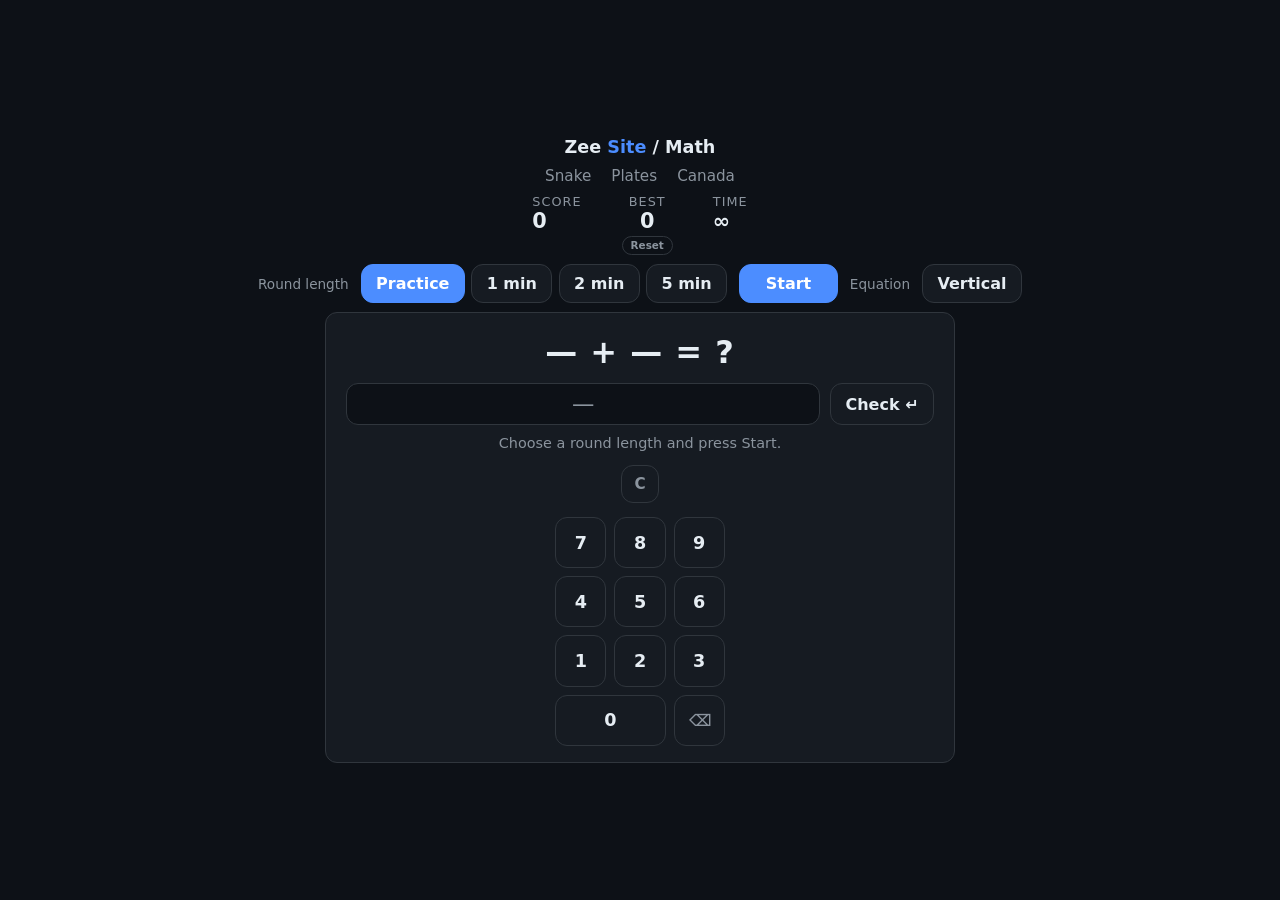
==== math.html @ f86486be "Track collected emojis and display grouped counts above equation" ====
<!DOCTYPE html>
<html lang="en">
<head>
  <meta charset="UTF-8" />
  <meta name="viewport" content="width=device-width, initial-scale=1.0" />
  <meta name="description" content="A timed addition and subtraction game with an on-screen numpad and high scores." />
  <title>Math — Zee Site</title>
  <style>
    :root {
      --bg: #0d1117;
      --surface: #161b22;
      --text: #e6edf3;
      --muted: #8b949e;
      --accent: #4c8dff;
      --border: #30363d;
      --good: #3fb950;
      --bad: #f85149;
      --tens: #58a6ff;
      --ones: #e3b341;
      --radius: 12px;
    }

    * { margin: 0; padding: 0; box-sizing: border-box; }
    [hidden] { display: none !important; }

    body {
      font-family: system-ui, -apple-system, "Segoe UI", sans-serif;
      background: var(--bg);
      color: var(--text);
      min-height: 100vh;
      display: flex;
      flex-direction: column;
      align-items: center;
      justify-content: center;
      gap: 0.9rem;
      padding: 1.5rem;
    }

    .brand { text-decoration: none; color: var(--text); font-weight: 700; font-size: 1.1rem; }
    .brand span { color: var(--accent); }
    .game-nav { display: flex; gap: 1.25rem; }
    .game-nav a { color: var(--muted); text-decoration: none; font-size: 0.95rem; }
    .game-nav a:hover { color: var(--text); }

    .hud {
      display: flex;
      gap: 2.5rem;
      font-variant-numeric: tabular-nums;
    }
    .hud .label { color: var(--muted); font-size: 0.8rem; text-transform: uppercase; letter-spacing: 0.08em; }
    .hud .value { font-size: 1.3rem; font-weight: 700; }
    .hud .best-cell { text-align: center; }
    .reset-best {
      display: block;
      margin: 0.15rem auto 0;
      padding: 0.15rem 0.5rem;
      font-size: 0.65rem;
      font-weight: 600;
      color: var(--muted);
      background: transparent;
      border: 1px solid var(--border);
      border-radius: 999px;
    }
    .reset-best:hover:not(:disabled) { color: var(--text); border-color: var(--accent); }

    .timebar { width: 100%; max-width: 420px; height: 4px; background: var(--border); border-radius: 999px; overflow: hidden; }
    .timebar-fill { height: 100%; width: 100%; background: var(--accent); transition: width 0.2s linear; }

    .setup {
      display: flex;
      align-items: center;
      gap: 0.75rem;
      flex-wrap: wrap;
      justify-content: center;
    }
    .setup-label { color: var(--muted); font-size: 0.85rem; }
    .presets { display: flex; gap: 0.4rem; }

    button {
      background: var(--surface);
      color: var(--text);
      border: 1px solid var(--border);
      padding: 0.55rem 0.9rem;
      border-radius: var(--radius);
      font: inherit;
      font-weight: 600;
      cursor: pointer;
    }
    button:hover:not(:disabled) { border-color: var(--accent); }
    button:disabled { opacity: 0.45; cursor: default; }
    button:focus-visible { outline: 2px solid var(--accent); outline-offset: 2px; }

    .preset.selected { background: var(--accent); border-color: var(--accent); color: #fff; }
    .primary { background: var(--accent); border-color: var(--accent); color: #fff; padding-inline: 1.6rem; }

    .board-wrap { position: relative; width: 100%; max-width: 420px; }
    .main-col { display: flex; flex-direction: column; gap: 0.9rem; min-width: 0; }
    .emoji-strip {
      display: flex;
      align-items: center;
      gap: 0.5rem;
      flex-wrap: wrap;
      padding: 0.4rem 0.6rem;
      background: var(--bg);
      border: 1px solid var(--border);
      border-radius: 8px;
      min-height: 2.2rem;
    }
    .emoji-strip .strip-title {
      color: var(--muted);
      font-size: 0.7rem;
      text-transform: uppercase;
      letter-spacing: 0.08em;
      margin-right: 0.25rem;
    }
    .emoji-strip .chips {
      display: flex;
      align-items: center;
      gap: 0.35rem;
      flex-wrap: wrap;
      flex: 1 1 auto;
    }
    .emoji-strip .chip {
      display: inline-flex;
      align-items: center;
      gap: 0.25rem;
      background: var(--surface);
      border: 1px solid var(--border);
      border-radius: 999px;
      padding: 0.15rem 0.5rem;
      font-size: 0.95rem;
      line-height: 1;
    }
    .emoji-strip .chip .n {
      color: var(--muted);
      font-size: 0.7rem;
      font-variant-numeric: tabular-nums;
    }
    .emoji-strip .strip-total {
      color: var(--muted);
      font-size: 0.8rem;
      font-variant-numeric: tabular-nums;
      margin-left: auto;
    }

    .game {
      background: var(--surface);
      border: 1px solid var(--border);
      border-radius: var(--radius);
      padding: 1.25rem;
      display: flex;
      flex-direction: column;
      gap: 0.9rem;
    }

    .question {
      text-align: center;
      font-size: 2.4rem;
      font-weight: 700;
      font-variant-numeric: tabular-nums;
      letter-spacing: 0.03em;
      padding: 0.4rem 0;
    }
    .question.vertical {
      display: flex;
      flex-direction: column;
      align-items: flex-end;
      width: max-content;
      margin-inline: auto;
      line-height: 1.1;
      padding: 0;
    }
    .question.vertical .v-row { padding-right: 0.35rem; }
    .question.vertical .v-rule { width: 100%; height: 2px; background: var(--text); margin: 0.15rem 0; }

    .answer-row { display: flex; gap: 0.6rem; }
    .answer {
      flex: 1;
      min-height: 3rem;
      display: flex;
      align-items: center;
      justify-content: center;
      background: var(--bg);
      border: 1px solid var(--border);
      border-radius: var(--radius);
      font-size: 1.6rem;
      font-weight: 700;
      font-variant-numeric: tabular-nums;
    }
    .answer.empty { color: var(--muted); font-weight: 400; }
    .check { min-width: 6.5rem; }

    .feedback { text-align: center; min-height: 1.3rem; font-size: 0.9rem; color: var(--muted); }
    .feedback.good { color: var(--good); }
    .feedback.bad { color: var(--bad); }

    .work {
      border-top: 1px solid var(--border);
      padding-top: 0.9rem;
      display: flex;
      flex-direction: column;
      gap: 0.75rem;
      text-align: left;
    }
    .work h3 {
      font-size: 0.75rem;
      text-transform: uppercase;
      letter-spacing: 0.08em;
      color: var(--accent);
      margin-bottom: 0.35rem;
    }
    .break-diagram { display: flex; flex-direction: column; gap: 0.75rem; }
    .break-equation {
      display: flex;
      align-items: flex-start;
      justify-content: center;
      gap: 0.6rem;
      flex-wrap: wrap;
    }
    .break-term { display: flex; flex-direction: column; align-items: center; min-width: 5.6rem; }
    .break-term .num { font-size: 1.4rem; font-weight: 700; font-variant-numeric: tabular-nums; line-height: 1.2; }
    .break-term .num.whole { color: var(--text); }
    .break-term .num.split { color: var(--accent); }
    .break-op { font-size: 1.3rem; color: var(--muted); padding-top: 0.1rem; }
    .break-result { font-size: 1.4rem; font-weight: 700; color: var(--good); padding-top: 0.1rem; font-variant-numeric: tabular-nums; }
    .bond {
      width: 100%;
      height: 16px;
      position: relative;
      margin-top: 2px;
    }
    .bond .stem { position: absolute; left: 50%; top: 0; width: 2px; height: 8px; background: var(--border); }
    .bond .bar { position: absolute; left: 24%; right: 24%; top: 8px; height: 2px; background: var(--border); }
    .bond .leg { position: absolute; top: 8px; width: 2px; height: 8px; background: var(--border); }
    .bond .leg.left { left: 24%; }
    .bond .leg.right { right: 24%; }
    .break-boxes { display: flex; gap: 0.45rem; width: 100%; }
    .break-box {
      flex: 1;
      min-width: 0;
      text-align: center;
      background: var(--bg);
      border: 2px solid var(--border);
      border-radius: 8px;
      padding: 0.3rem 0.15rem;
    }
    .break-box.tens { border-color: var(--tens); }
    .break-box.ones { border-color: var(--ones); }
    .break-box b { display: block; font-size: 1.15rem; font-variant-numeric: tabular-nums; }
    .break-box.tens b { color: var(--tens); }
    .break-box.ones b { color: var(--ones); }
    .break-box small { display: block; color: var(--muted); font-size: 0.55rem; letter-spacing: 0.08em; }
    .break-steps { display: flex; flex-direction: column; gap: 0.15rem; font-size: 0.95rem; font-variant-numeric: tabular-nums; }
    .break-steps .line { display: flex; gap: 0.5rem; align-items: baseline; color: var(--muted); }
    .break-steps .line .tag { min-width: 3.4rem; font-size: 0.6rem; text-transform: uppercase; letter-spacing: 0.08em; color: var(--muted); }
    .break-steps .line.tens-line .eq { color: var(--tens); }
    .break-steps .line.ones-line .eq { color: var(--ones); }
    .break-steps .line.final { color: var(--text); font-weight: 700; }
    .break-steps .line.final .eq { color: var(--good); }
    .break-steps .note { font-size: 0.8rem; color: var(--muted); padding-left: 3.9rem; }
    .nl-svg { display: block; width: 100%; height: auto; }
    .nl-base, .nl-tick { stroke: var(--border); stroke-width: 2; }
    .nl-tick { stroke-width: 1.5; }
    .nl-dot { fill: var(--bg); stroke: var(--accent); stroke-width: 2; }
    .nl-dot.end { fill: var(--accent); }
    .nl-label { fill: var(--muted); font-size: 11px; font-variant-numeric: tabular-nums; }
    .nl-label.end { fill: var(--accent); font-weight: 700; }
    .nl-arc { fill: none; stroke: var(--accent); stroke-width: 1.5; }
    .nl-arrow { fill: var(--border); }
    .nl-jump { fill: var(--text); font-size: 10px; text-anchor: middle; }
    .work-summary { color: var(--muted); font-size: 0.85rem; }
    .work .next { align-self: center; }

    .numpad {
      display: grid;
      grid-template-columns: repeat(3, 3.2rem);
      gap: 0.5rem;
      align-self: center;
    }
    .numpad button { height: 3.2rem; font-size: 1.1rem; }
    .numpad button.wide { grid-column: span 2; }
    .numpad .fn { color: var(--muted); font-size: 1rem; }
    .clear-btn {
      align-self: center;
      width: 2.4rem;
      height: 2.4rem;
      padding: 0;
      font-size: 0.95rem;
      color: var(--muted);
      margin-bottom: 0.25rem;
    }

    .overlay {
      position: absolute;
      inset: 0;
      display: flex;
      flex-direction: column;
      align-items: center;
      justify-content: center;
      gap: 0.75rem;
      background: color-mix(in srgb, var(--bg) 82%, transparent);
      border-radius: var(--radius);
      text-align: center;
      padding: 1rem;
    }
    .overlay h2 { font-size: 1.6rem; }
    .overlay p { color: var(--muted); }
    .overlay-actions { display: flex; gap: 0.6rem; flex-wrap: wrap; justify-content: center; }

    /* Desktop: two-column layout to avoid vertical scrolling on 1080p */
    @media (min-width: 900px) {
      body { padding: 0.75rem 1rem; gap: 0.6rem; }
      .timebar { max-width: 630px; }
      .board-wrap { max-width: 630px; }
      .game { flex-direction: row; align-items: flex-start; gap: 1.25rem; padding: 1rem 1.25rem; }
      .main-col { flex: 1 1 0; gap: 0.6rem; }
      .work {
        border-top: 1px solid var(--border);
        padding-top: 0.9rem;
        padding-left: 0;
      }
      .question { font-size: 2rem; padding: 0.2rem 0; }
      .answer { min-height: 2.6rem; font-size: 1.4rem; }
    }

  </style>
</head>
<body>
  <a class="brand" href="index.html">Zee<span> Site</span> / Math</a>
  <nav class="game-nav">
    <a href="snake.html">Snake</a>
    <a href="plates.html">Plates</a>
    <a href="plates-canada.html">Canada</a>
  </nav>

  <div class="hud">
    <div><div class="label">Score</div><div class="value" id="score">0</div></div>
    <div class="best-cell">
      <div class="label">Best</div>
      <div class="value" id="best">0</div>
      <button type="button" id="resetBestBtn" class="reset-best" title="Reset best score" aria-label="Reset best score">Reset</button>
    </div>
    <div><div class="label">Time</div><div class="value" id="time">60</div></div>
  </div>

  <div class="timebar" id="timebar" aria-hidden="true"><div class="timebar-fill" id="timeFill"></div></div>

  <div class="setup">
    <span class="setup-label">Round length</span>
    <div class="presets" id="presets" role="group" aria-label="Round length">
      <button type="button" class="preset selected" data-seconds="0" aria-pressed="true">Practice</button>
      <button type="button" class="preset" data-seconds="60" aria-pressed="false">1 min</button>
      <button type="button" class="preset" data-seconds="120" aria-pressed="false">2 min</button>
      <button type="button" class="preset" data-seconds="300" aria-pressed="false">5 min</button>
    </div>
    <button type="button" id="startBtn" class="primary">Start</button>
    <span class="setup-label">Equation</span>
    <button type="button" id="layoutBtn" class="preset" aria-pressed="false" aria-label="Show equations vertically">Vertical</button>
  </div>

  <div class="board-wrap">
    <section class="game" id="game" aria-label="Math game">
      <div class="main-col">
        <div class="emoji-strip" id="emojiStrip" hidden>
          <span class="strip-title">Collected</span>
          <span class="chips" id="emojiChips"></span>
          <span class="strip-total" id="emojiTotal">0</span>
        </div>
        <div class="question" id="question" aria-live="polite">&#8212; + &#8212; = ?</div>

        <div class="answer-row">
          <div class="answer empty" id="answer" aria-label="Your answer">&#8212;</div>
          <button type="button" id="checkBtn" class="check">Check &#8629;</button>
        </div>

        <p class="feedback" id="feedback" aria-live="polite">Choose a round length and press Start.</p>

        <button type="button" id="clearBtn" class="fn clear-btn" data-key="clear" aria-label="Clear answer">C</button>
        <div class="numpad" id="numpad">
          <button type="button" data-key="7" aria-label="Digit 7">7</button>
          <button type="button" data-key="8" aria-label="Digit 8">8</button>
          <button type="button" data-key="9" aria-label="Digit 9">9</button>
          <button type="button" data-key="4" aria-label="Digit 4">4</button>
          <button type="button" data-key="5" aria-label="Digit 5">5</button>
          <button type="button" data-key="6" aria-label="Digit 6">6</button>
          <button type="button" data-key="1" aria-label="Digit 1">1</button>
          <button type="button" data-key="2" aria-label="Digit 2">2</button>
          <button type="button" data-key="3" aria-label="Digit 3">3</button>
          <button type="button" data-key="0" class="wide" aria-label="Digit 0">0</button>
          <button type="button" class="fn" data-key="back" aria-label="Backspace">&#9003;</button>
        </div>

        <div class="work" id="work" hidden>
          <button type="button" id="nextBtn" class="primary next">Next question</button>
          <div>
            <h3>Break apart</h3>
            <div class="steps" id="workSteps"></div>
          </div>
          <div>
            <h3>Number line</h3>
            <div class="number-line" id="workLine"></div>
            <div class="work-summary" id="workSummary"></div>
          </div>
        </div>
      </div>
    </section>

    <div class="overlay" id="overlay" hidden>
      <h2 id="overlayTitle">Time's up!</h2>
      <p id="overlayText">Score: 0 &middot; Best: 0</p>
      <div class="overlay-actions">
        <button type="button" id="againBtn" class="primary">Play again</button>
        <button type="button" id="stopBtn">Stop</button>
      </div>
    </div>
  </div>


  <script>
    const scoreEl = document.getElementById('score');
    const bestEl = document.getElementById('best');
    const timeEl = document.getElementById('time');
    const timebarEl = document.getElementById('timebar');
    const timeFill = document.getElementById('timeFill');
    const presetsEl = document.getElementById('presets');
    const startBtn = document.getElementById('startBtn');
    const layoutBtn = document.getElementById('layoutBtn');
    const questionEl = document.getElementById('question');
    const answerEl = document.getElementById('answer');
    const checkBtn = document.getElementById('checkBtn');
    const feedbackEl = document.getElementById('feedback');
    const workEl = document.getElementById('work');
    const workStepsEl = document.getElementById('workSteps');
    const workLineEl = document.getElementById('workLine');
    const workSummaryEl = document.getElementById('workSummary');
    const emojiStripEl = document.getElementById('emojiStrip');
    const emojiChipsEl = document.getElementById('emojiChips');
    const emojiTotalEl = document.getElementById('emojiTotal');
    const nextBtn = document.getElementById('nextBtn');
    const numpadEl = document.getElementById('numpad');
    const clearBtn = document.getElementById('clearBtn');
    const overlay = document.getElementById('overlay');
    const overlayTitle = document.getElementById('overlayTitle');
    const overlayText = document.getElementById('overlayText');
    const againBtn = document.getElementById('againBtn');
    const stopBtn = document.getElementById('stopBtn');
    const resetBestBtn = document.getElementById('resetBestBtn');

    let best = 0;
    try {
      const stored = Number(localStorage.getItem('math-best') || 0);
      if (Number.isFinite(stored) && stored >= 0) best = stored;
    } catch (e) { /* storage unavailable */ }

    let roundSeconds = 0;
    let secondsLeft = 0;
    let score = 0;
    let running = false;
    let answer = '';
    let current = null;
    let lastKey = '';
    let deadline = 0;
    let timerId = null;
    let vertical = false;
    let showingWork = false;
    let collectedEmojis = {};
    let collectedTotal = 0;

    function updateHud() {
      scoreEl.textContent = score;
      bestEl.textContent = best;
      const untimed = roundSeconds === 0;
      timeEl.textContent = untimed ? '\u221E' : secondsLeft;
      timebarEl.hidden = untimed;
      if (!untimed) timeFill.style.width = (secondsLeft / roundSeconds * 100) + '%';
    }

    function selectPreset(seconds) {
      if (running) return;
      roundSeconds = seconds;
      secondsLeft = seconds;
      presetsEl.querySelectorAll('.preset').forEach((b) => {
        const on = Number(b.dataset.seconds) === seconds;
        b.classList.toggle('selected', on);
        b.setAttribute('aria-pressed', String(on));
      });
      updateHud();
    }

    function setFeedback(message, tone) {
      feedbackEl.textContent = message;
      feedbackEl.className = 'feedback' + (tone ? ' ' + tone : '');
    }

    function renderQuestion() {
      questionEl.classList.toggle('vertical', vertical && !!current);
      if (!current) {
        questionEl.textContent = '\u2014 + \u2014 = ?';
      } else if (vertical) {
        questionEl.innerHTML = '<span class="v-row">' + current.a + '</span>' +
          '<span class="v-row">' + current.op + ' ' + current.b + '</span>' +
          '<span class="v-rule"></span>' +
          '<span class="v-row">?</span>';
      } else {
        questionEl.textContent = current.a + ' ' + current.op + ' ' + current.b + ' = ?';
      }
    }

    function generateQuestion() {
      let q, key, tries = 0;
      do {
        const op = Math.random() < 0.5 ? '+' : '\u2212';
        let a = 10 + Math.floor(Math.random() * 90);
        let b;
        if (op === '+') {
          // Keep both operands two-digit and cap the sum at 109.
          b = 10 + Math.floor(Math.random() * (100 - a));
        } else {
          b = 10 + Math.floor(Math.random() * 90);
          if (a < b) { const t = a; a = b; b = t; }
        }
        q = { a: a, b: b, op: op, result: op === '+' ? a + b : a - b };
        key = a + op + b;
        tries++;
      } while (key === lastKey && tries < 10);
      lastKey = key;
      current = q;
      renderQuestion();
    }

    function clearAnswer() {
      answer = '';
      answerEl.textContent = '\u2014';
      answerEl.classList.add('empty');
    }

    function appendDigit(digit) {
      if (!running || showingWork || answer.length >= 3) return;
      answer += digit;
      answerEl.textContent = answer;
      answerEl.classList.remove('empty');
    }

    function backspace() {
      if (!running || showingWork) return;
      answer = answer.slice(0, -1);
      answerEl.textContent = answer || '\u2014';
      answerEl.classList.toggle('empty', answer === '');
    }

    function partsOf(n) {
      return { tens: Math.floor(n / 10) * 10, ones: n % 10 };
    }

    function workRow(text) {
      const row = document.createElement('div');
      row.className = 'line';
      row.textContent = text;
      return row;
    }

    function breakBoxes(parts) {
      const bond = document.createElement('div');
      bond.className = 'bond';
      ['stem', 'bar', 'leg left', 'leg right'].forEach((cls) => {
        const el = document.createElement('span');
        el.className = cls;
        bond.appendChild(el);
      });
      const boxes = document.createElement('div');
      boxes.className = 'break-boxes';
      [['tens', parts.tens, 'TENS'], ['ones', parts.ones, 'ONES']].forEach(([kind, value, label]) => {
        const box = document.createElement('div');
        box.className = 'break-box ' + kind;
        const b = document.createElement('b');
        b.textContent = value;
        const small = document.createElement('small');
        small.textContent = label;
        box.appendChild(b);
        box.appendChild(small);
        boxes.appendChild(box);
      });
      return [bond, boxes];
    }

    function breakTerm(number, parts) {
      const term = document.createElement('div');
      term.className = 'break-term';
      const num = document.createElement('span');
      num.className = 'num ' + (parts ? 'split' : 'whole');
      num.textContent = number;
      term.appendChild(num);
      if (parts) breakBoxes(parts).forEach((el) => term.appendChild(el));
      return term;
    }

    function breakStep(tag, text, cls) {
      const line = document.createElement('div');
      line.className = 'line' + (cls ? ' ' + cls : '');
      const tagEl = document.createElement('span');
      tagEl.className = 'tag';
      tagEl.textContent = tag;
      const eq = document.createElement('span');
      eq.className = 'eq';
      eq.textContent = text;
      line.appendChild(tagEl);
      line.appendChild(eq);
      return line;
    }

    function renderNumberLine(start, jumps, sign, end) {
      const ns = 'http://www.w3.org/2000/svg';
      const svg = document.createElementNS(ns, 'svg');
      svg.setAttribute('viewBox', '0 0 400 140');
      svg.setAttribute('class', 'nl-svg');
      svg.setAttribute('role', 'img');
      svg.setAttribute('aria-label', 'Open number line from ' + start + ' to ' + end);
      const add = (tag, attrs, text) => {
        const el = document.createElementNS(ns, tag);
        Object.entries(attrs).forEach(([k, v]) => el.setAttribute(k, String(v)));
        if (text !== undefined) el.textContent = text;
        svg.appendChild(el);
        return el;
      };

      const count = jumps.length;
      const pad = 36;
      const base = 100;
      const reverse = sign === '\u2212';
      const unit = count ? (400 - pad * 2) / count : 0;
      const widths = jumps.map((j) => j === 10 ? 1 : 0.5);
      const total = widths.reduce((sum, w) => sum + w, 0) * unit;
      const left = (400 - total) / 2;
      const xs = [reverse ? left + total : left];
      for (let i = 0; i < count; i++) {
        xs.push(xs[i] + (reverse ? -1 : 1) * widths[i] * unit);
      }
      const minX = Math.min.apply(null, xs);
      const maxX = Math.max.apply(null, xs);

      add('line', { x1: minX - 20, y1: base, x2: maxX + 12, y2: base, class: 'nl-base' });
      const tip = reverse ? minX - 18 : maxX + 18;
      const back = reverse ? minX - 9 : maxX + 9;
      add('polygon', {
        points: tip + ',' + base + ' ' + back + ',' + (base - 5) + ' ' + back + ',' + (base + 5),
        class: 'nl-arrow'
      });

      let value = start;
      for (let i = 0; i <= count; i++) {
        const x = xs[i];
        const last = i === count;
        add('line', { x1: x, y1: base - 6, x2: x, y2: base + 6, class: 'nl-tick' });
        add('circle', { cx: x, cy: base, r: 4, class: 'nl-dot' + (last ? ' end' : '') });
        add('text', { x: x, y: 124, class: 'nl-label' + (last ? ' end' : ''), 'text-anchor': 'middle' }, String(value));
        if (i < count) {
          const nx = xs[i + 1];
          const bigJump = jumps[i] === 10;
          const lift = bigJump ? (i % 2 === 0 ? 42 : 60) : (i % 2 === 0 ? 9 : 12);
          add('path', {
            d: 'M ' + x + ' ' + base + ' C ' + x + ' ' + (base - lift) + ', ' + nx + ' ' + (base - lift) + ', ' + nx + ' ' + base,
            class: 'nl-arc'
          });
          add('text', { x: (x + nx) / 2, y: base - lift + (bigJump ? 4 : -4), class: 'nl-jump' }, sign + jumps[i]);
          value += sign === '+' ? jumps[i] : -jumps[i];
        }
      }

      workLineEl.replaceChildren(svg);
    }

    function renderWork() {
      const { a, b, op, result } = current;
      const aParts = partsOf(a);
      const bParts = partsOf(b);
      const jumps = [];
      for (let t = 0; t < bParts.tens / 10; t++) jumps.push(10);
      for (let o = 0; o < bParts.ones; o++) jumps.push(1);
      const sign = op === '+' ? '+' : '\u2212';

      workStepsEl.className = 'break-diagram';
      workStepsEl.replaceChildren();

      const equation = document.createElement('div');
      equation.className = 'break-equation';
      equation.appendChild(breakTerm(a, op === '+' ? aParts : null));
      const opEl = document.createElement('span');
      opEl.className = 'break-op';
      opEl.textContent = sign;
      equation.appendChild(opEl);
      equation.appendChild(breakTerm(b, bParts));
      const equalsEl = document.createElement('span');
      equalsEl.className = 'break-op';
      equalsEl.textContent = '=';
      equation.appendChild(equalsEl);
      const resultEl = document.createElement('span');
      resultEl.className = 'break-result';
      resultEl.textContent = result;
      equation.appendChild(resultEl);
      workStepsEl.appendChild(equation);

      const steps = document.createElement('div');
      steps.className = 'break-steps';
      if (op === '+') {
        const tensSum = aParts.tens + bParts.tens;
        const onesSum = aParts.ones + bParts.ones;
        steps.appendChild(breakStep('Tens', aParts.tens + ' + ' + bParts.tens + ' = ' + tensSum, 'tens-line'));
        steps.appendChild(breakStep('Ones', aParts.ones + ' + ' + bParts.ones + ' = ' + onesSum, 'ones-line'));
        if (onesSum >= 10) {
          steps.appendChild(breakStep('Regroup', onesSum + ' = 10 + ' + (onesSum - 10), 'ones-line'));
          steps.appendChild(breakStep('Final', tensSum + ' + ' + onesSum + ' = ' + result, 'final'));
          const note = document.createElement('div');
          note.className = 'note';
          note.textContent = tensSum + ' + 10 = ' + (tensSum + 10) + ', then + ' + (onesSum - 10) + ' = ' + result;
          steps.appendChild(note);
        } else {
          steps.appendChild(breakStep('Final', tensSum + ' + ' + onesSum + ' = ' + result, 'final'));
        }
      } else {
        const middle = a - bParts.tens;
        steps.appendChild(breakStep('Break', b + ' = ' + bParts.tens + ' + ' + bParts.ones));
        steps.appendChild(breakStep('Tens', a + ' \u2212 ' + bParts.tens + ' = ' + middle, 'tens-line'));
        steps.appendChild(breakStep('Ones', middle + ' \u2212 ' + bParts.ones + ' = ' + result, 'final'));
      }
      workStepsEl.appendChild(steps);

      renderNumberLine(a, jumps, sign, result);
      workSummaryEl.textContent = a + ' ' + op + ' ' + b + ' = ' + result;
    }

    function setWorkVisible(visible) {
      showingWork = visible;
      workEl.hidden = !visible;
      checkBtn.disabled = visible;
      numpadEl.hidden = visible;
      clearBtn.hidden = visible;
      numpadEl.querySelectorAll('button').forEach((b) => { b.disabled = visible; });
      clearBtn.disabled = visible;
    }

    function showWork() {
      renderWork();
      setWorkVisible(true);
      nextBtn.focus();
    }

    function nextQuestion() {
      setWorkVisible(false);
      clearAnswer();
      generateQuestion();
      setFeedback('Go!');
    }

    // Fun emojis for the green "correct" message. Shark, dino and fireworks
    // are the priority picks, so they turn up more often than the rest.
    const priorityEmojis = ['🦈', '🦖', '🎆'];
    const funEmojis = ['🎉', '⭐', '🏆', '🚀', '💥', '🔥', '😎', '🥳', '✨', '💯', '🌟', '🍕', '🌈', '⚡'];

    function renderCollected() {
      if (collectedTotal === 0) {
        emojiStripEl.hidden = true;
        return;
      }
      emojiStripEl.hidden = false;
      emojiChipsEl.innerHTML = '';
      Object.keys(collectedEmojis).forEach((emo) => {
        const chip = document.createElement('span');
        chip.className = 'chip';
        chip.textContent = emo;
        const n = document.createElement('span');
        n.className = 'n';
        n.textContent = '\u00D7' + collectedEmojis[emo];
        chip.appendChild(n);
        emojiChipsEl.appendChild(chip);
      });
      emojiTotalEl.textContent = collectedTotal;
    }

    function correctMessage() {
      const pool = Math.random() < 0.6 ? priorityEmojis : funEmojis;
      const first = pool[Math.floor(Math.random() * pool.length)];
      collectedEmojis[first] = (collectedEmojis[first] || 0) + 1;
      collectedTotal++;
      let message = 'Correct! +1 point ' + first;
      if (Math.random() < 0.35) {
        const second = funEmojis[Math.floor(Math.random() * funEmojis.length)];
        message += ' ' + second;
        collectedEmojis[second] = (collectedEmojis[second] || 0) + 1;
        collectedTotal++;
      }
      renderCollected();
      return message;
    }

    function submit() {
      if (!running || showingWork || answer === '') return;
      if (Number(answer) === current.result) {
        score++;
        setFeedback(correctMessage(), 'good');
        updateHud();
      } else {
        setFeedback('Not quite — it was ' + current.result + '.', 'bad');
      }
      clearAnswer();
      if (roundSeconds === 0) showWork();
      else generateQuestion();
    }

    function start() {
      setWorkVisible(false);
      score = 0;
      collectedEmojis = {};
      collectedTotal = 0;
      renderCollected();
      secondsLeft = roundSeconds;
      running = true;
      clearAnswer();
      generateQuestion();
      setFeedback('Go!');
      overlay.hidden = true;
      presetsEl.querySelectorAll('button').forEach((b) => { b.disabled = true; });
      startBtn.disabled = false;
      startBtn.textContent = 'End round';
      updateHud();
      if (timerId) clearInterval(timerId);
      timerId = null;
      if (roundSeconds > 0) {
        deadline = performance.now() + roundSeconds * 1000;
        timerId = setInterval(tick, 200);
      }
    }

    function tick() {
      if (!running) return;
      const left = Math.max(0, Math.ceil((deadline - performance.now()) / 1000));
      if (left !== secondsLeft) { secondsLeft = left; updateHud(); }
      if (left === 0) endGame();
    }

    function endGame() {
      if (!running) return;
      const timedOut = roundSeconds > 0 && secondsLeft <= 0;
      running = false;
      if (timerId) clearInterval(timerId);
      timerId = null;
      secondsLeft = 0;
      setWorkVisible(false);
      clearAnswer();
      current = null;
      renderQuestion();

      if (score > best) {
        best = score;
        try { localStorage.setItem('math-best', String(best)); } catch (e) { /* storage unavailable */ }
        overlayTitle.textContent = 'New high score!';
      } else {
        overlayTitle.textContent = (roundSeconds > 0 && timedOut) ? "Time's up!" : 'Round over';
      }
      overlayText.textContent = 'Score: ' + score + ' · Best: ' + best;
      updateHud();
      overlay.hidden = false;
      presetsEl.querySelectorAll('button').forEach((b) => { b.disabled = false; });
      startBtn.disabled = false;
      startBtn.textContent = 'Start';
      againBtn.focus();
    }

    function stop() {
      running = false;
      if (timerId) clearInterval(timerId);
      timerId = null;
      setWorkVisible(false);
      clearAnswer();
      current = null;
      renderQuestion();
      setFeedback('Choose a round length and press Start.');
      overlay.hidden = true;
      presetsEl.querySelectorAll('button').forEach((b) => { b.disabled = false; });
      startBtn.disabled = false;
      startBtn.textContent = 'Start';
      startBtn.focus();
    }

    function resetBest() {
      best = 0;
      try { localStorage.removeItem('math-best'); } catch (e) { /* storage unavailable */ }
      updateHud();
      if (!running && overlay.hidden) setFeedback('Best score reset.');
    }

    presetsEl.addEventListener('click', (e) => {
      const b = e.target.closest('button[data-seconds]');
      if (b) selectPreset(Number(b.dataset.seconds));
    });

    startBtn.addEventListener('click', () => {
      if (running) endGame();
      else start();
    });
    againBtn.addEventListener('click', start);
    stopBtn.addEventListener('click', stop);
    resetBestBtn.addEventListener('click', resetBest);
    checkBtn.addEventListener('click', submit);
    nextBtn.addEventListener('click', nextQuestion);

    layoutBtn.addEventListener('click', () => {
      vertical = !vertical;
      layoutBtn.classList.toggle('selected', vertical);
      layoutBtn.setAttribute('aria-pressed', String(vertical));
      renderQuestion();
    });

    numpadEl.addEventListener('click', (e) => {
      const b = e.target.closest('button[data-key]');
      if (!b) return;
      const key = b.dataset.key;
      if (showingWork) return;
      if (/^\d$/.test(key)) appendDigit(key);
      else if (key === 'back') backspace();
      else if (key === 'clear') clearAnswer();
    });

    clearBtn.addEventListener('click', () => {
      if (showingWork) return;
      clearAnswer();
    });

    document.addEventListener('keydown', (e) => {
      if (!running) {
        const onButton = e.target instanceof Element && e.target.closest('button');
        if ((e.key === 'Enter' || e.code === 'Space') && !onButton) {
          e.preventDefault();
          start();
        }
        return;
      }
      if (showingWork) {
        if (e.key === 'Enter' || e.code === 'Space') {
          e.preventDefault();
          nextQuestion();
        }
        return;
      }
      if (/^\d$/.test(e.key)) {
        e.preventDefault();
        appendDigit(e.key);
      } else if (e.key === 'Backspace') {
        e.preventDefault();
        backspace();
      } else if (e.key === 'Delete' || e.key === 'Escape' || e.key.toLowerCase() === 'c') {
        e.preventDefault();
        clearAnswer();
      } else if (e.key === 'Enter') {
        e.preventDefault();
        submit();
      }
    });

    selectPreset(0);
    bestEl.textContent = best;
  </script>
</body>
</html>
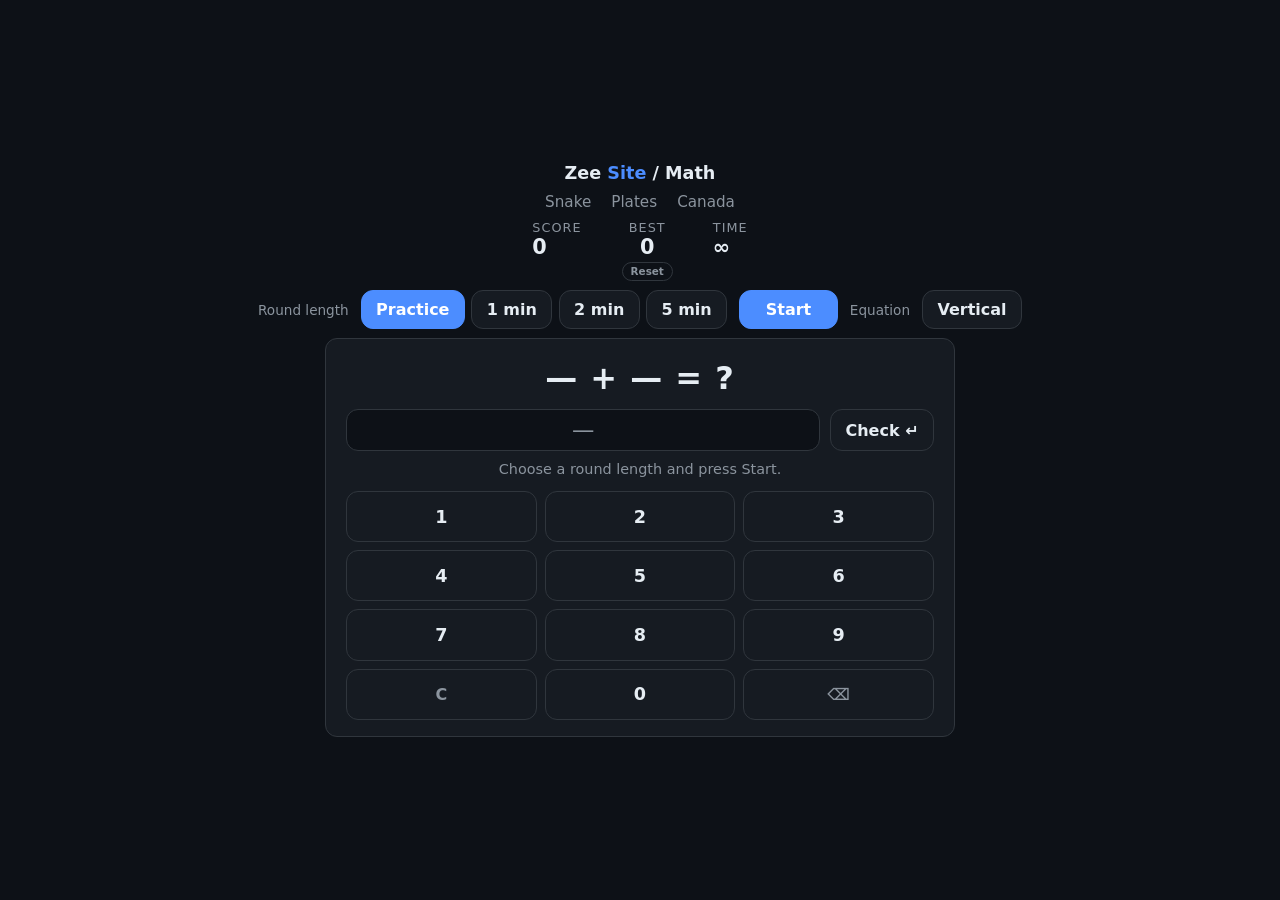
==== commit 3c3172b2: "Revert numpad to previous (original) layout" ====
--- a/math.html
+++ b/math.html
@@ -273,9 +273,8 @@
 
     .numpad {
       display: grid;
-      grid-template-columns: repeat(3, 3.2rem);
+      grid-template-columns: repeat(3, 1fr);
       gap: 0.5rem;
-      align-self: center;
     }
     .numpad button { height: 3.2rem; font-size: 1.1rem; }
     .numpad button.wide { grid-column: span 2; }
@@ -375,18 +374,18 @@
 
         <p class="feedback" id="feedback" aria-live="polite">Choose a round length and press Start.</p>
 
-        <button type="button" id="clearBtn" class="fn clear-btn" data-key="clear" aria-label="Clear answer">C</button>
         <div class="numpad" id="numpad">
+          <button type="button" data-key="1" aria-label="Digit 1">1</button>
+          <button type="button" data-key="2" aria-label="Digit 2">2</button>
+          <button type="button" data-key="3" aria-label="Digit 3">3</button>
+          <button type="button" data-key="4" aria-label="Digit 4">4</button>
+          <button type="button" data-key="5" aria-label="Digit 5">5</button>
+          <button type="button" data-key="6" aria-label="Digit 6">6</button>
           <button type="button" data-key="7" aria-label="Digit 7">7</button>
           <button type="button" data-key="8" aria-label="Digit 8">8</button>
           <button type="button" data-key="9" aria-label="Digit 9">9</button>
-          <button type="button" data-key="4" aria-label="Digit 4">4</button>
-          <button type="button" data-key="5" aria-label="Digit 5">5</button>
-          <button type="button" data-key="6" aria-label="Digit 6">6</button>
-          <button type="button" data-key="1" aria-label="Digit 1">1</button>
-          <button type="button" data-key="2" aria-label="Digit 2">2</button>
-          <button type="button" data-key="3" aria-label="Digit 3">3</button>
-          <button type="button" data-key="0" class="wide" aria-label="Digit 0">0</button>
+          <button type="button" class="fn" data-key="clear" aria-label="Clear answer">C</button>
+          <button type="button" data-key="0" aria-label="Digit 0">0</button>
           <button type="button" class="fn" data-key="back" aria-label="Backspace">&#9003;</button>
         </div>
 
@@ -733,9 +732,7 @@
       workEl.hidden = !visible;
       checkBtn.disabled = visible;
       numpadEl.hidden = visible;
-      clearBtn.hidden = visible;
       numpadEl.querySelectorAll('button').forEach((b) => { b.disabled = visible; });
-      clearBtn.disabled = visible;
     }
 
     function showWork() {
@@ -920,11 +917,6 @@
       else if (key === 'clear') clearAnswer();
     });
 
-    clearBtn.addEventListener('click', () => {
-      if (showingWork) return;
-      clearAnswer();
-    });
-
     document.addEventListener('keydown', (e) => {
       if (!running) {
         const onButton = e.target instanceof Element && e.target.closest('button');
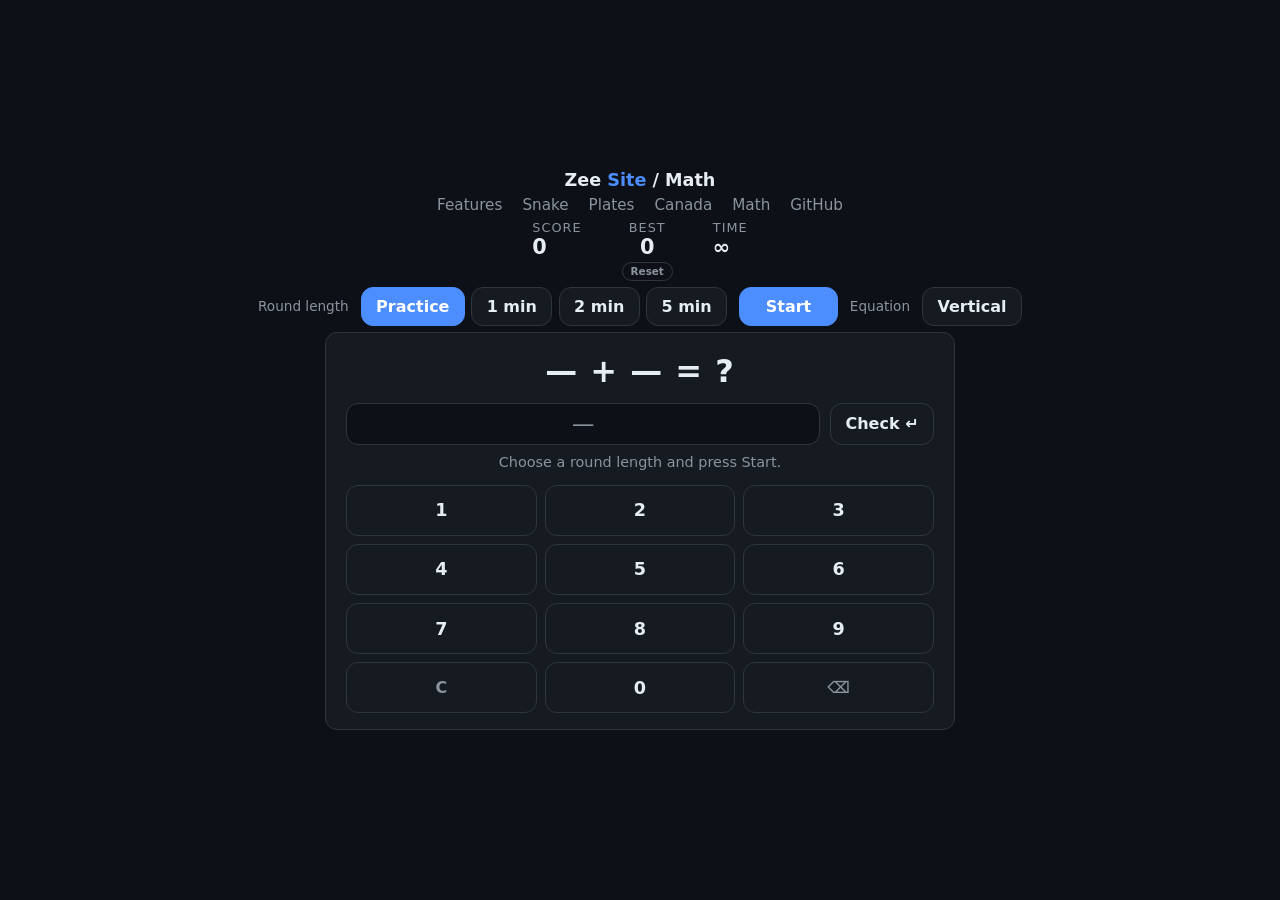
==== commit f4703710: "Unify top nav links and account for browser UI height (930px)" ====
--- a/math.html
+++ b/math.html
@@ -38,7 +38,7 @@
 
     .brand { text-decoration: none; color: var(--text); font-weight: 700; font-size: 1.1rem; }
     .brand span { color: var(--accent); }
-    .game-nav { display: flex; gap: 1.25rem; }
+    .game-nav { display: flex; gap: 1.25rem; flex-wrap: wrap; justify-content: center; }
     .game-nav a { color: var(--muted); text-decoration: none; font-size: 0.95rem; }
     .game-nav a:hover { color: var(--text); }
 
@@ -308,7 +308,7 @@
 
     /* Desktop: two-column layout to avoid vertical scrolling on 1080p */
     @media (min-width: 900px) {
-      body { padding: 0.75rem 1rem; gap: 0.6rem; }
+      body { padding: 0 1rem; gap: 0.4rem; }
       .timebar { max-width: 630px; }
       .board-wrap { max-width: 630px; }
       .game { flex-direction: row; align-items: flex-start; gap: 1.25rem; padding: 1rem 1.25rem; }
@@ -327,9 +327,12 @@
 <body>
   <a class="brand" href="index.html">Zee<span> Site</span> / Math</a>
   <nav class="game-nav">
+    <a href="index.html#features">Features</a>
     <a href="snake.html">Snake</a>
     <a href="plates.html">Plates</a>
     <a href="plates-canada.html">Canada</a>
+    <a href="math.html">Math</a>
+    <a href="https://github.com/ZeeBuild/ZeeBuild.github.io">GitHub</a>
   </nav>
 
   <div class="hud">
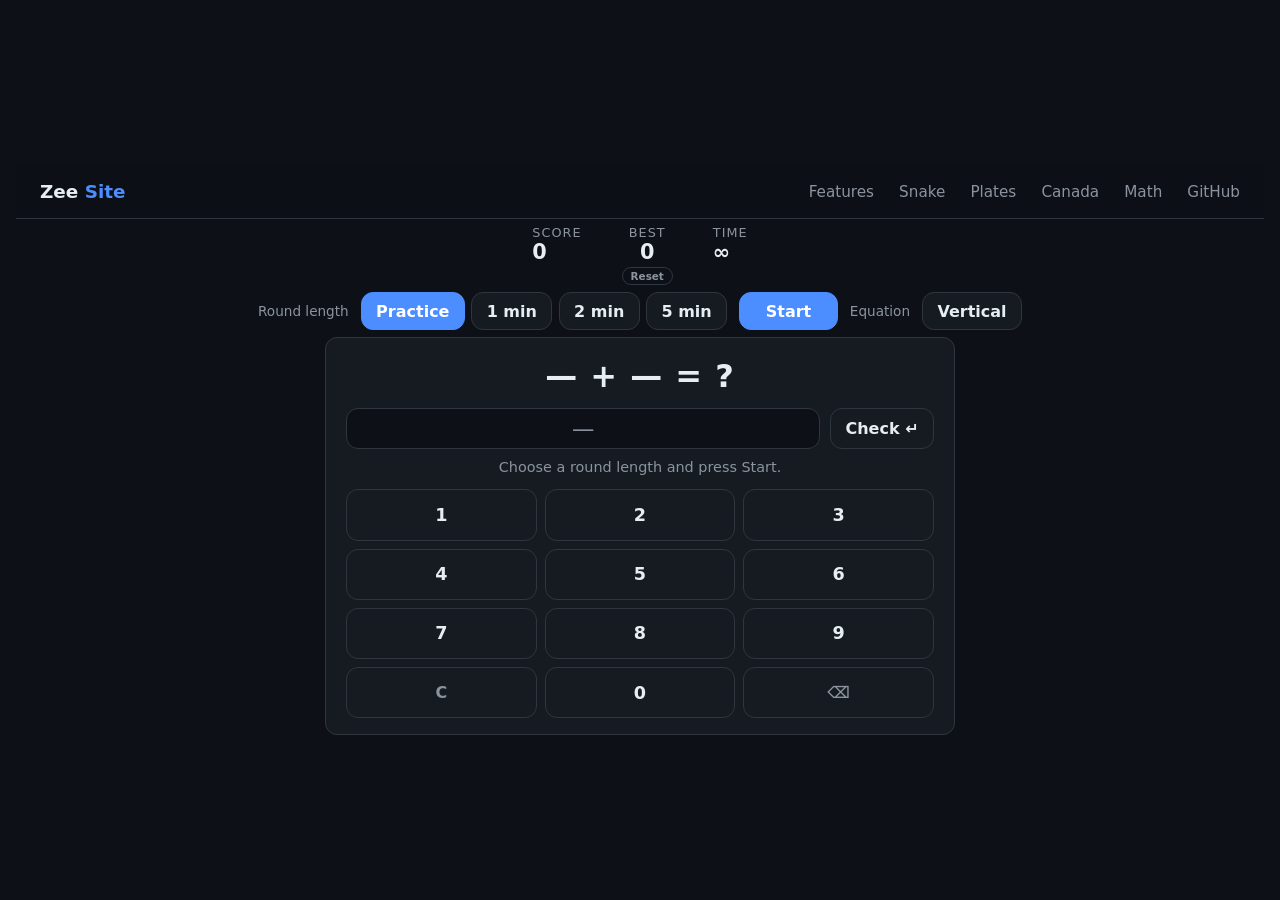
==== commit d45b6b30: "Copy index header format into math page" ====
--- a/math.html
+++ b/math.html
@@ -36,11 +36,22 @@
       padding: 1.5rem;
     }
 
-    .brand { text-decoration: none; color: var(--text); font-weight: 700; font-size: 1.1rem; }
+    .nav {
+      display: flex;
+      align-items: center;
+      justify-content: space-between;
+      padding: 1rem 1.5rem;
+      border-bottom: 1px solid var(--border);
+      position: sticky;
+      top: 0;
+      background: color-mix(in srgb, var(--bg) 85%, transparent);
+      backdrop-filter: blur(8px);
+      width: 100%;
+    }
+    .brand { font-weight: 700; font-size: 1.15rem; color: var(--text); text-decoration: none; }
     .brand span { color: var(--accent); }
-    .game-nav { display: flex; gap: 1.25rem; flex-wrap: wrap; justify-content: center; }
-    .game-nav a { color: var(--muted); text-decoration: none; font-size: 0.95rem; }
-    .game-nav a:hover { color: var(--text); }
+    .nav nav a { color: var(--muted); text-decoration: none; margin-left: 1.25rem; font-size: 0.95rem; }
+    .nav nav a:hover { color: var(--text); }
 
     .hud {
       display: flex;
@@ -325,15 +336,17 @@
   </style>
 </head>
 <body>
-  <a class="brand" href="index.html">Zee<span> Site</span> / Math</a>
-  <nav class="game-nav">
-    <a href="index.html#features">Features</a>
-    <a href="snake.html">Snake</a>
-    <a href="plates.html">Plates</a>
-    <a href="plates-canada.html">Canada</a>
-    <a href="math.html">Math</a>
-    <a href="https://github.com/ZeeBuild/ZeeBuild.github.io">GitHub</a>
-  </nav>
+  <header class="nav">
+    <a class="brand" href="index.html">Zee<span> Site</span></a>
+    <nav>
+      <a href="index.html#features">Features</a>
+      <a href="snake.html">Snake</a>
+      <a href="plates.html">Plates</a>
+      <a href="plates-canada.html">Canada</a>
+      <a href="math.html">Math</a>
+      <a href="https://github.com/ZeeBuild/ZeeBuild.github.io">GitHub</a>
+    </nav>
+  </header>
 
   <div class="hud">
     <div><div class="label">Score</div><div class="value" id="score">0</div></div>
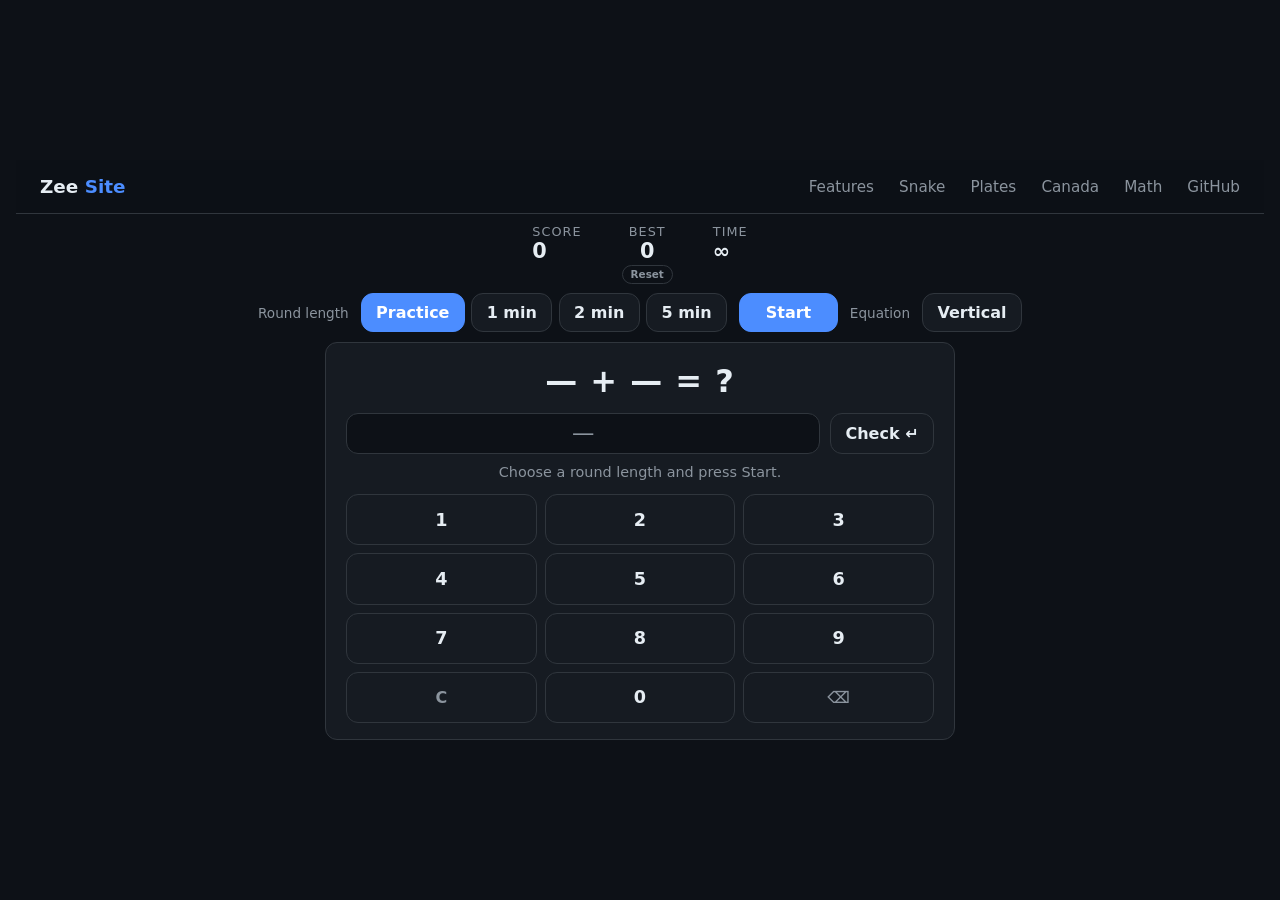
==== commit fc307378: "Reverse browser-UI height adjustment (restore desktop padding/gap)" ====
--- a/math.html
+++ b/math.html
@@ -319,7 +319,7 @@
 
     /* Desktop: two-column layout to avoid vertical scrolling on 1080p */
     @media (min-width: 900px) {
-      body { padding: 0 1rem; gap: 0.4rem; }
+      body { padding: 0.75rem 1rem; gap: 0.6rem; }
       .timebar { max-width: 630px; }
       .board-wrap { max-width: 630px; }
       .game { flex-direction: row; align-items: flex-start; gap: 1.25rem; padding: 1rem 1.25rem; }
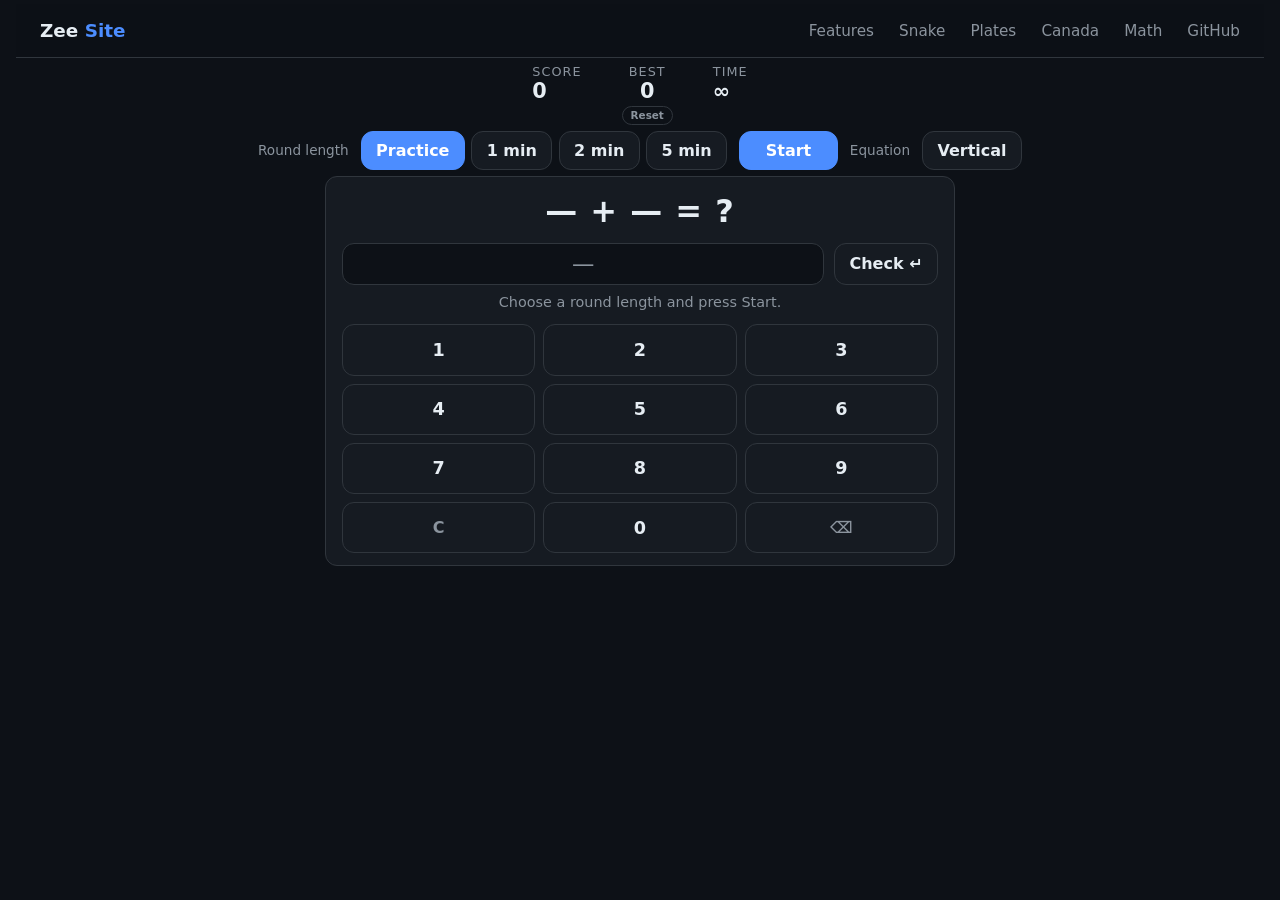
==== commit c05addbc: "Remove blank space above header nav (top-align, trim padding)" ====
--- a/math.html
+++ b/math.html
@@ -21,19 +21,20 @@
     }
 
     * { margin: 0; padding: 0; box-sizing: border-box; }
+    html { background: var(--bg); }
     [hidden] { display: none !important; }
 
     body {
       font-family: system-ui, -apple-system, "Segoe UI", sans-serif;
       background: var(--bg);
       color: var(--text);
-      min-height: 100vh;
+      min-height: 0;
       display: flex;
       flex-direction: column;
       align-items: center;
-      justify-content: center;
+      justify-content: flex-start;
       gap: 0.9rem;
-      padding: 1.5rem;
+      padding: 1rem;
     }
 
     .nav {
@@ -319,10 +320,10 @@
 
     /* Desktop: two-column layout to avoid vertical scrolling on 1080p */
     @media (min-width: 900px) {
-      body { padding: 0.75rem 1rem; gap: 0.6rem; }
+      body { padding: 0.25rem 1rem; gap: 0.4rem; }
       .timebar { max-width: 630px; }
       .board-wrap { max-width: 630px; }
-      .game { flex-direction: row; align-items: flex-start; gap: 1.25rem; padding: 1rem 1.25rem; }
+      .game { flex-direction: row; align-items: flex-start; gap: 1.25rem; padding: 0.75rem 1rem; }
       .main-col { flex: 1 1 0; gap: 0.6rem; }
       .work {
         border-top: 1px solid var(--border);
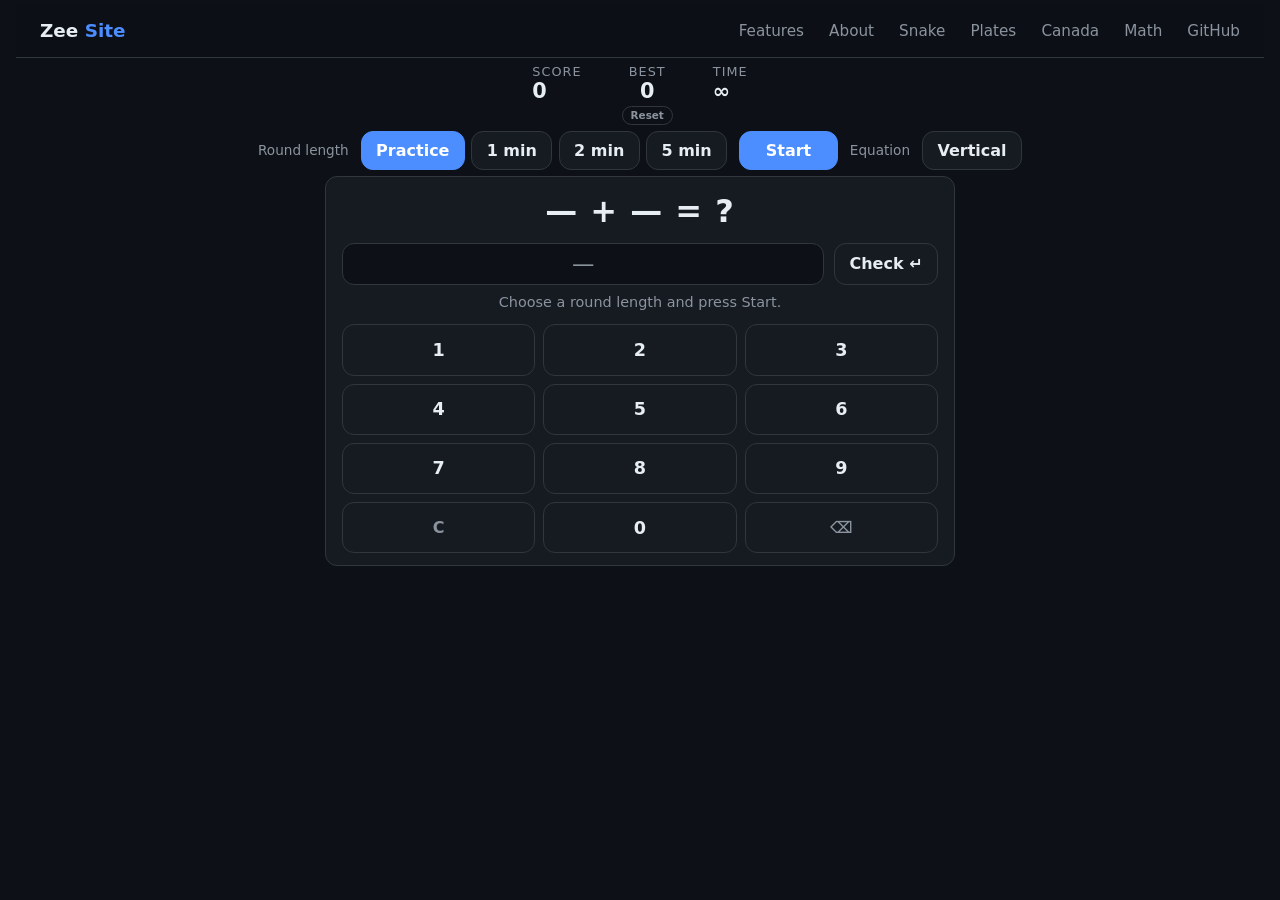
==== commit 26a183d9: "Match index nav: add About link, unify link set/order" ====
--- a/math.html
+++ b/math.html
@@ -341,6 +341,7 @@
     <a class="brand" href="index.html">Zee<span> Site</span></a>
     <nav>
       <a href="index.html#features">Features</a>
+      <a href="index.html#about">About</a>
       <a href="snake.html">Snake</a>
       <a href="plates.html">Plates</a>
       <a href="plates-canada.html">Canada</a>
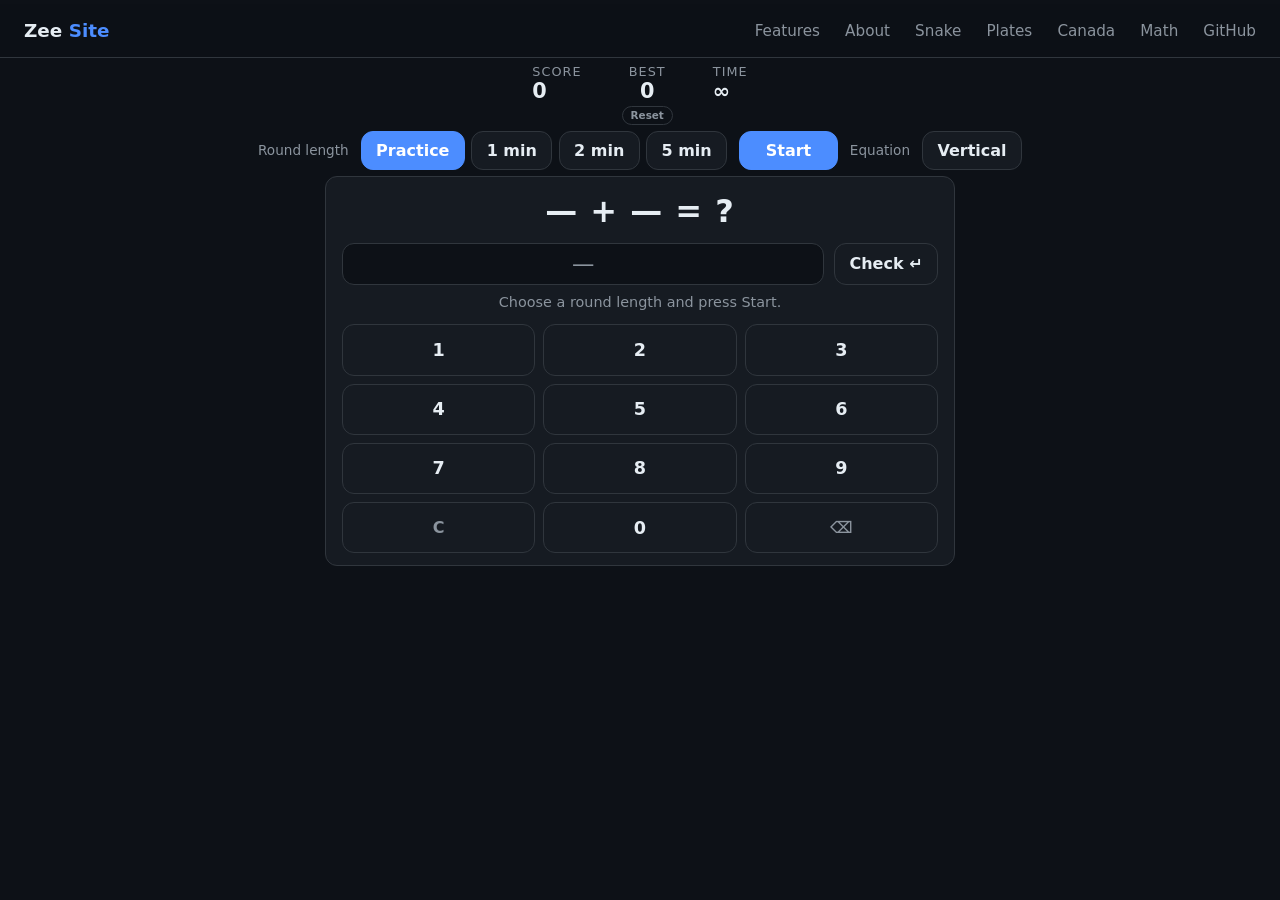
==== commit 285c1366: "Make nav full-width to match index (fix text shift on page switch)" ====
--- a/math.html
+++ b/math.html
@@ -34,7 +34,7 @@
       align-items: center;
       justify-content: flex-start;
       gap: 0.9rem;
-      padding: 1rem;
+      padding: 1rem 0;
     }
 
     .nav {
@@ -320,7 +320,7 @@
 
     /* Desktop: two-column layout to avoid vertical scrolling on 1080p */
     @media (min-width: 900px) {
-      body { padding: 0.25rem 1rem; gap: 0.4rem; }
+      body { padding: 0.25rem 0; gap: 0.4rem; }
       .timebar { max-width: 630px; }
       .board-wrap { max-width: 630px; }
       .game { flex-direction: row; align-items: flex-start; gap: 1.25rem; padding: 0.75rem 1rem; }
